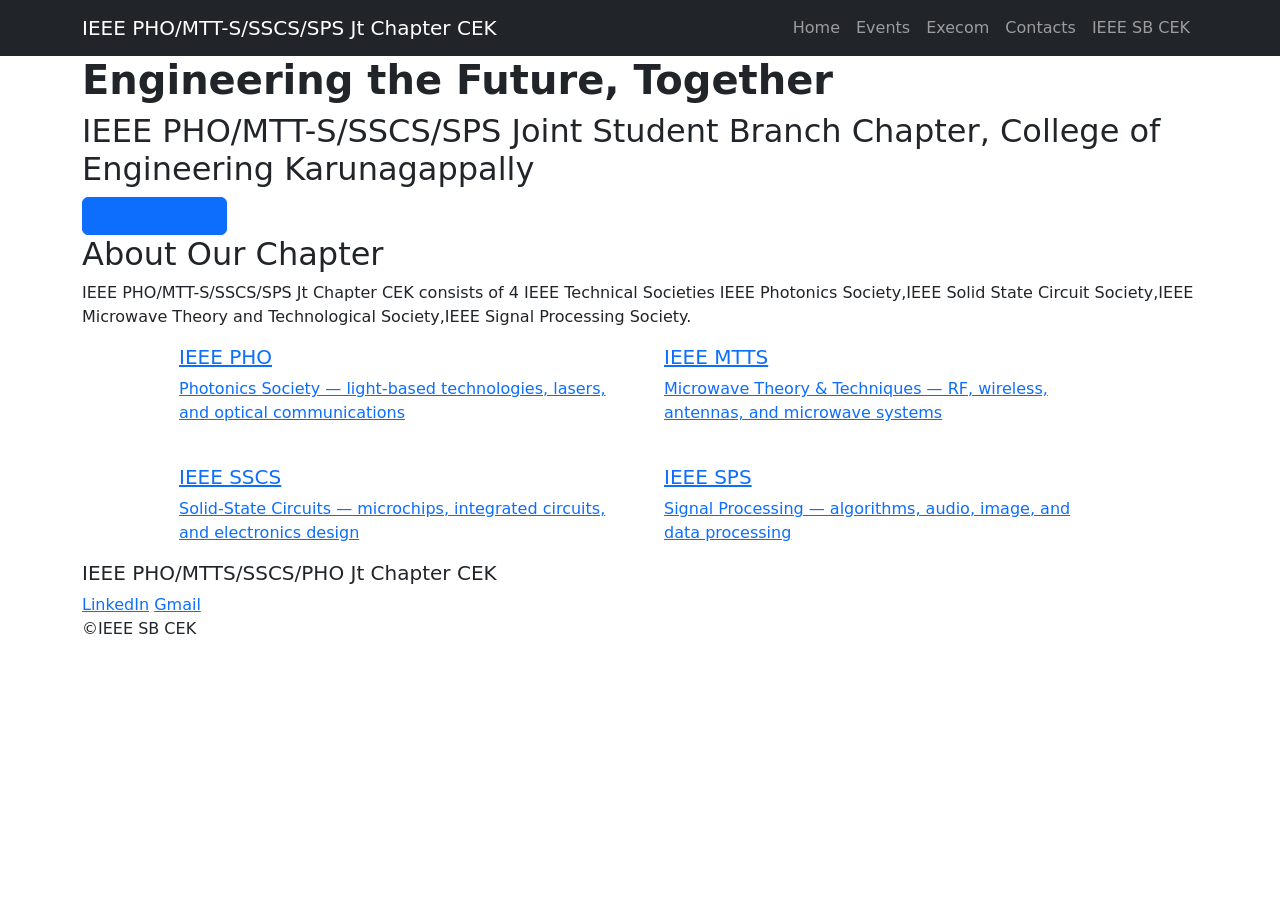
==== index.html @ a3c51e79 "Initial commit" ====
<!DOCTYPE HTML>
<html lang="en">
    <head>
        <meta charset="UTF-8">
        <meta name = "viewport" content="width = device-width,initial-scale=1.0">
        <title>IEEE PHO/MTT-S/SSCS/SPS Jt Chapter CEK</title>
        <link href="https://cdn.jsdelivr.net/npm/bootstrap@5.3.3/dist/css/bootstrap.min.css" rel="stylesheet">
        <link rel="preconnect" href="https://fonts.googleapis.com">
        <link rel="preconnect" href="https://fonts.gstatic.com" crossorigin>
        <link href="https://fonts.googleapis.com/css2?family=Orbitron:wght@400..900&display=swap" rel="stylesheet">
        <link rel="preconnect" href="https://fonts.googleapis.com">
        <link rel="preconnect" href="https://fonts.gstatic.com" crossorigin>
        <link href="https://fonts.googleapis.com/css2?family=Orbitron:wght@400..900&family=Poppins:ital,wght@0,100;0,200;0,300;0,400;0,500;0,600;0,700;0,800;0,900;1,100;1,200;1,300;1,400;1,500;1,600;1,700;1,800;1,900&display=swap" rel="stylesheet">
        <link rel="stylesheet" href="css/style.css">
    </head>
    <body>
        <nav class="navbar navbar-expand-lg navbar-dark bg-dark">
                <div class="container">
                <a class="navbar-brand" href="index.html">IEEE PHO/MTT-S/SSCS/SPS Jt Chapter CEK</a>
                <button class ="navbar-toggler" type="button" data-bs-toggle="collapse" data-bs-target="#navMenu">
                    <span class="navbar-toggler-icon">
                    </span>
                </button>
                <div class="collapse navbar-collapse" id="navMenu">
                <ul class="navbar-nav ms-auto">
                <li class="nav-item">
                <a class="nav-link" href="index.html">
                Home
                </a>
                </li>
                <li class="nav-item">
                <a class="nav-link" href="events.html">
                Events
                </a>
                </li>
                <li class="nav-item">
                <a class="nav-link" href="execom.html">
                Execom
                </a>
                </li>
                <li class="nav-item">
                <a class="nav-link" href="contacts.html">
                Contacts
                </a>
                </li>
                <li class="nav-item">
                <a class="nav-link" href="https://ieeesbcek.org" target="_blank">
                IEEE SB CEK
                </a>
                </li>
                </ul>
                </div>
                </div>
        </nav>
    <div class="hero">
    <div class="container">
        <h1><b>Engineering the Future, Together</b></h1>
        <h2>IEEE PHO/MTT-S/SSCS/SPS Joint Student Branch Chapter, College of Engineering Karunagappally</h2>
        <button class="btn btn-primary"><a href="events.html">Explore Events</a></button>
    </div>
    </div>
    <section class="sec">
        <div class="container">
        <h2>About Our Chapter</h2>
        <p>IEEE PHO/MTT-S/SSCS/SPS Jt Chapter CEK consists of 4 IEEE Technical Societies IEEE Photonics Society,IEEE Solid State Circuit Society,IEEE Microwave Theory and Technological Society,IEEE Signal Processing Society.</p>
        <div class="row gy-4 gx-5 justify-content-center">
        <div class="col-md-5">
        <a href="https://ieeephotonics.org/" target="_blank">
        <div class="society-card">
            <h5>IEEE PHO</h5>
            <p>Photonics Society — light-based technologies, lasers, and optical communications</p>
        </div>
        </a>
        </div>
        <div class="col-md-5">
        <a href="https://mtt.org/" target="_blank">
        <div class="society-card">
            <h5>IEEE MTTS</h5>
            <p>Microwave Theory & Techniques — RF, wireless, antennas, and microwave systems</p>
        </div>
        </a>
        </div>
         <div class="col-md-5">
        <a href="https://sscs.ieee.org/" target="_blank">
        <div class="society-card">
            <h5>IEEE SSCS</h5>
            <p>Solid-State Circuits — microchips, integrated circuits, and electronics design</p>
        </div>
        </a>
        </div>
        <div class="col-md-5">
        <a href="https://signalprocessingsociety.org/" target="_blank">
        <div class="society-card">
            <h5>IEEE SPS</h5>
            <p>Signal Processing — algorithms, audio, image, and data processing</p>
        </div>
        </a>
        </div>
        </div>
        </div>
    </section>
    <footer class="footer">
        <div class="container">
            <h5>IEEE PHO/MTTS/SSCS/PHO Jt Chapter CEK</h5>
            <a href = "https://www.linkedin.com/company/ieee-pho-mtt-s-sscs-sps-jt-chapter-cek/">LinkedIn</a>
            <a href="mailto:ieeesbcek2000@gmail.com">Gmail</a>
            <p>&copy;IEEE SB CEK</p>
        </div>
    </footer>
    </body>
    <script src="https://cdn.jsdelivr.net/npm/bootstrap@5.3.3/dist/js/bootstrap.bundle.min.js"></script>
    </body>
</html>
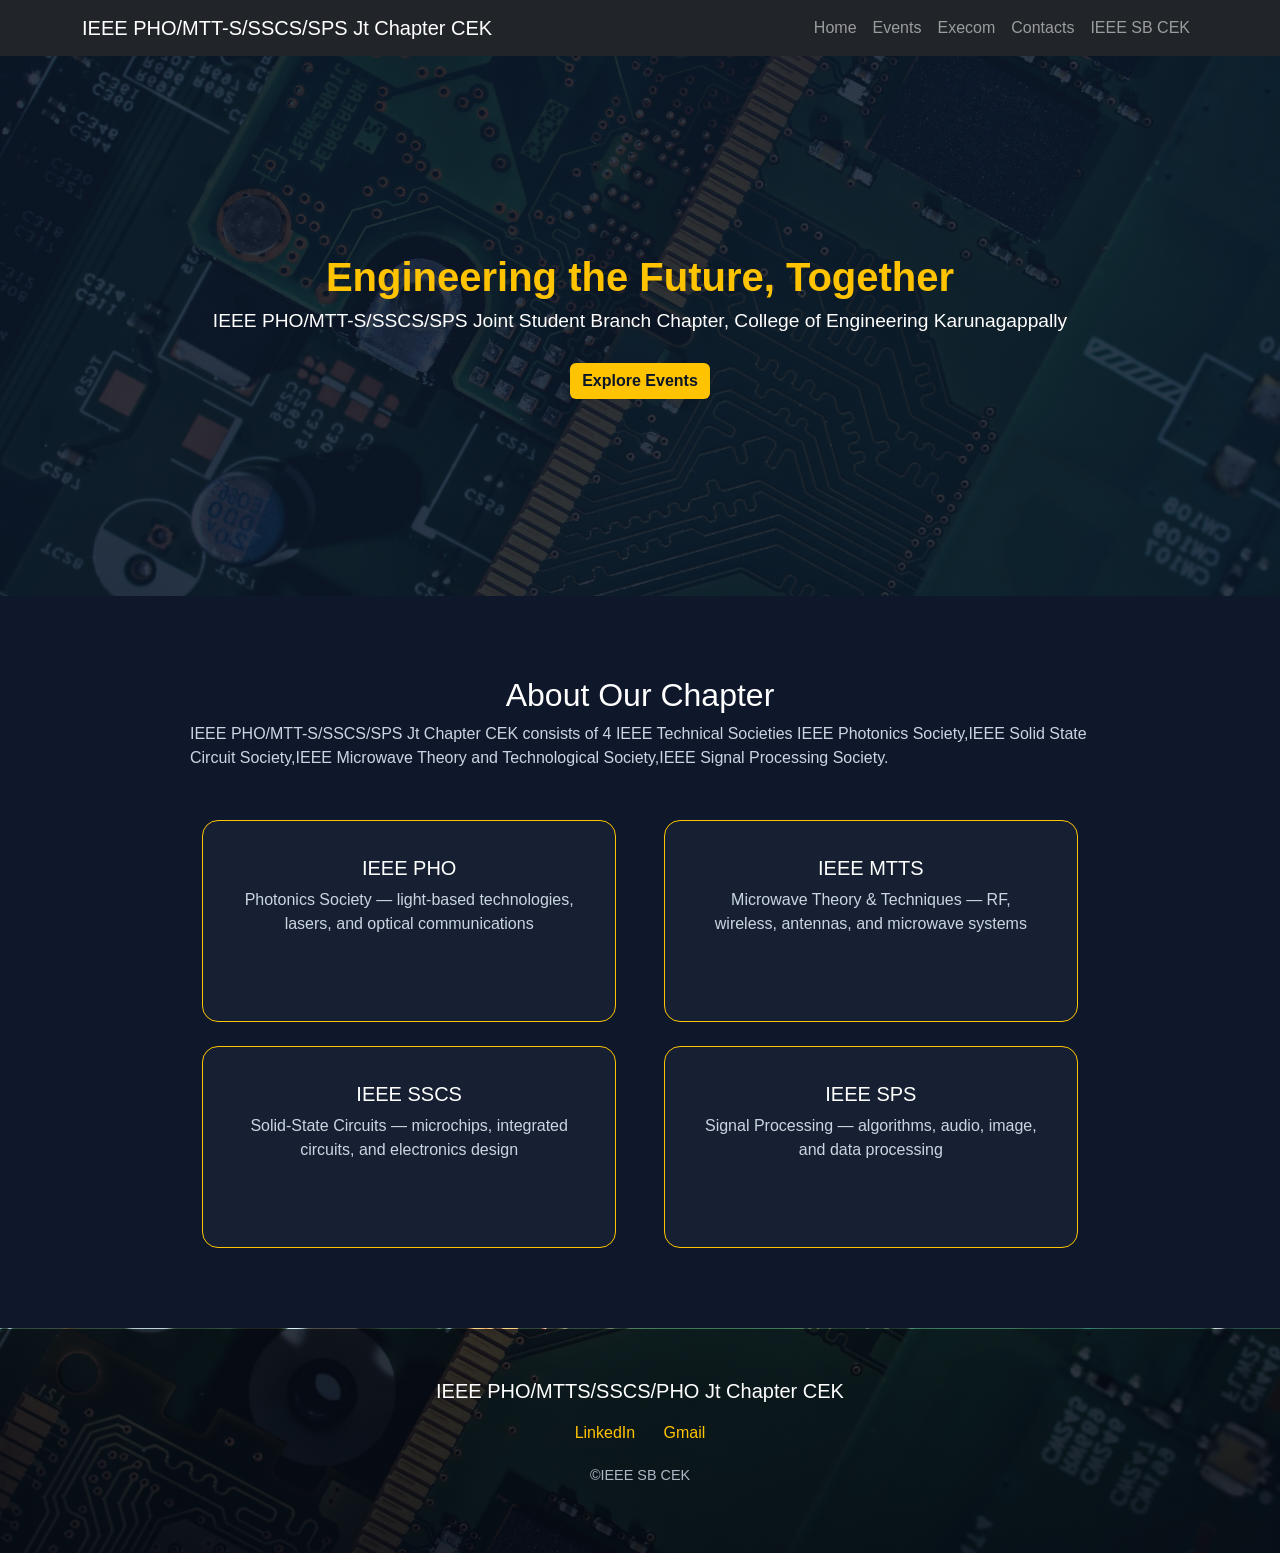
==== commit 5d3a083f: "fix mobile overflow" ====
--- a/index.html
+++ b/index.html
@@ -2,7 +2,7 @@
 <html lang="en">
     <head>
         <meta charset="UTF-8">
-        <meta name = "viewport" content="width = device-width,initial-scale=1.0">
+        <meta name="viewport" content="width=device-width, initial-scale=1.0, user-scalable=no">
         <title>IEEE PHO/MTT-S/SSCS/SPS Jt Chapter CEK</title>
         <link href="https://cdn.jsdelivr.net/npm/bootstrap@5.3.3/dist/css/bootstrap.min.css" rel="stylesheet">
         <link rel="preconnect" href="https://fonts.googleapis.com">
--- a/css/style.css
+++ b/css/style.css
@@ -0,0 +1,358 @@
+html, body {
+    font-family: "Poppins", sans-serif;
+    overflow-x: hidden;
+    max-width: 100%;
+}
+.hero {
+    background-color: #0a1628;
+    background-image:
+        linear-gradient(rgba(10, 22, 40, 0.85), rgba(10, 22, 40, 0.85)),
+        url("../assets/hero-bg.jpg");
+    background-size: cover;
+    background-position: center;
+    color: #ffffff;
+    padding: 80px 0;
+    text-align: center;
+    min-height: 60vh;
+    display: flex;
+    align-items: center;
+}
+.hero h1 {
+    font-size: 2.5rem;
+    color: #FFC300;
+}
+
+.hero h2 {
+    font-size: 1.2rem;
+    font-weight: 400;
+    color: #ffffff;
+    margin-bottom: 30px;
+}
+.hero .btn{
+    background-color:#FFC300;
+    color: #0a1628;
+    border: none;
+    font-weight:600;
+
+}
+.hero a{
+    text-decoration: none;
+    color: inherit;
+}
+.sec{
+    background:#0f172a;  
+    color:white;
+    padding:80px 0;
+}
+.sec h2{
+    text-align:center;
+}
+.sec p{
+    color:#cbd5e1;
+    max-width:900px;
+    margin:0 auto 50px;
+}
+.sec h5{
+    text-align:center;
+}
+.sec .col-md-5:hover {
+    transform: translateY(-10px);
+    box-shadow: 0 10px 30px rgba(255, 195, 0, 0.3);
+}
+.footer {
+    background:
+    linear-gradient(
+rgba(5,10,20,.82),rgba(5,10,20,.90)
+    ),
+    url("../assets/hero-bg.jpg");
+    background-size: cover;
+    background-position: bottom center;
+    background-repeat: no-repeat;
+
+    border-top: 1px solid rgba(255, 255, 255, 0.08);
+
+    padding: 50px 0;
+
+    color: #ffffff;
+    text-align: center;
+}
+
+.footer h5 {
+    font-family: "Orbitron", sans-serif;
+    color: #ffffff;
+    margin-bottom: 18px;
+}
+
+.footer a {
+    color: #FFC300;
+    text-decoration: none;
+    margin: 0 12px;
+    font-weight: 500;
+    transition: color 0.3s ease;
+}
+
+.footer a:hover {
+    color: #ffd84d;
+}
+
+.footer p {
+    margin-top: 20px;
+    color: #b0b8c5;
+    font-size: 0.9rem;
+}
+h1, h2, h3, h4, h5 {
+    font-family: "Orbitron", sans-serif;
+}
+.sec .container {
+    padding: 0 40px;
+}
+.society-card{
+    background:#162032;
+    border:1px solid #FFC300;
+    border-radius:16px;
+    color:white;
+    text-align:center;
+    padding:35px;
+    transition:.35s;
+}
+.society-card:hover{
+    transform:translateY(-8px);
+
+    border-color:#ffd84d;
+
+    box-shadow:0 15px 40px rgba(255,195,0,.2);
+}
+.sec a {
+    text-decoration: none;
+    color: inherit;
+}
+
+.page-header {
+    background-color: #0a1628;
+    color: #ffffff;
+    padding: 60px 0;
+    text-align: center;
+}
+.events-section {
+    background-color: #0d1f3c;
+    padding: 60px 0;
+}
+
+.events-section .card {
+    background-color: #0a1628;
+    border: 1px solid #FFC300;
+    border-radius: 12px;
+    height: 100%;
+    transition: all 0.3s ease;
+}
+
+.events-section .card-title {
+    color: #FFC300;
+    font-family: "Orbitron", sans-serif;
+}
+
+.events-section .card-text {
+    color: #ffffff;
+    font-size: 0.9rem;
+}
+
+.events-section .card:hover {
+    background-color: #FFC300;
+    border-color: #FFC300;
+}
+
+.events-section .card:hover .card-title {
+    color: #0a1628;
+}
+
+.events-section .card:hover .card-text {
+    color: #0a1628;
+}
+.events-section .card:hover {
+    background-color: #FFC300;
+    border-color: #FFC300;
+    transform: translateY(-8px);
+    box-shadow: 0 10px 25px rgba(255, 195, 0, 0.3);
+}
+.events-section .card:hover .badge {
+    background-color: #0a1628 !important;
+    color: #FFC300;
+}
+@keyframes gridFlow {
+    0% { background-position: 0 0; }
+    100% { background-position: 40px 40px; }
+}
+.events-section {
+    background: transparent;
+    padding: 60px 0;
+}
+
+.page-header {
+    background: transparent;
+    color: #ffffff;
+    padding: 60px 0;
+    text-align: center;
+}
+
+.footer.no-bg {
+    background: transparent;
+    border-top: 1px solid rgba(255, 195, 0, 0.1);
+}
+.events-wrapper {
+    background-color: #0a1628;
+    background-image: 
+        linear-gradient(rgba(255, 195, 0, 0.05) 1px, transparent 1px),
+        linear-gradient(90deg, rgba(255, 195, 0, 0.05) 1px, transparent 1px);
+    background-size: 40px 40px;
+    animation: gridFlow 3s linear infinite;
+}
+.execom-section h5 {
+    color: #FFC300;
+}
+
+.execom-section p {
+    color: #cbd5e1;
+    font-size: 0.9rem;
+}
+.execom-section {
+    background-color: #0a1628;
+    padding: 60px 0;
+    color: white;
+}
+
+.execom-card {
+    background-color: #0d1f3c;
+    border-radius: 12px;
+    overflow: hidden;
+    border-top: 4px solid #FFC300;
+    transition: transform 0.3s ease;
+}
+
+.execom-card img {
+    width: 100%;
+    height: 290px;
+    object-fit: cover;
+    object-position: top;
+}
+
+.execom-info {
+    padding: 15px;
+    text-align: center;
+}
+
+.execom-info h5 {
+    color: #FFC300;
+    margin-bottom: 5px;
+}
+
+.execom-info p {
+    color: #cbd5e1;
+    font-size: 0.85rem;
+    margin: 0;
+}
+
+.execom-card:hover {
+    transform: translateY(-8px);
+    box-shadow: 0 15px 40px rgba(255, 195, 0, 0.2);
+}
+.execom-wrapper {
+    background-color: #0a1628;
+}
+.contact-section {
+    background-color: #0a1628;
+    padding: 60px 0;
+    color: #ffffff;
+}
+
+.contact-section label {
+    color: #FFC300;
+    font-weight: 500;
+    margin-top: 15px;
+}
+
+.contact-section .form-control {
+    background-color: #0d1f3c;
+    border: 1px solid #FFC300;
+    color: #ffffff;
+    border-radius: 8px;
+}
+
+.contact-section .form-control:focus {
+    background-color: #0d1f3c;
+    border-color: #ffd84d;
+    color: #ffffff;
+    box-shadow: 0 0 0 0.2rem rgba(255, 195, 0, 0.25);
+}
+
+.contact-section .form-control::placeholder {
+    color: #6b7a99;
+}
+
+.contact-section .btn {
+    background-color: #FFC300;
+    color: #0a1628;
+    border: none;
+    font-weight: 600;
+    width: 100%;
+    padding: 12px;
+}
+
+.contact-section .btn:hover {
+    background-color: #ffd84d;
+}
+
+.contact-section h2 {
+    color: #FFC300;
+    margin-bottom: 25px;
+}
+
+.contact-section h3 {
+    color: #ffffff;
+    font-size: 1rem;
+    margin-top: 20px;
+    margin-bottom: 10px;
+}
+
+.contact-section h4 {
+    color: #FFC300;
+    font-size: 0.9rem;
+    margin-top: 15px;
+}
+
+.contact-section p, .contact-section a {
+    color: #cbd5e1;
+    font-size: 0.9rem;
+    text-decoration: none;
+}
+
+.contact-section a:hover {
+    color: #FFC300;
+}
+.contact-wrapper {
+    background-color: #0a1628;
+    background-image: 
+        linear-gradient(rgba(255, 195, 0, 0.05) 1px, transparent 1px),
+        linear-gradient(90deg, rgba(255, 195, 0, 0.05) 1px, transparent 1px);
+    background-size: 40px 40px;
+    animation: gridFlow 3s linear infinite;
+}
+
+.contact-section {
+    background: transparent;
+    padding: 60px 0;
+    color: #ffffff;
+}
+.contact-section .col-md-6:last-child {
+    text-align: center;
+}
+.contact-section .row {
+    align-items: center;
+}
+@media (max-width:768px){
+.hero h1{
+    font-size:1.6rem;
+}
+.hero h2{
+    font-size:1rem;
+}
+}
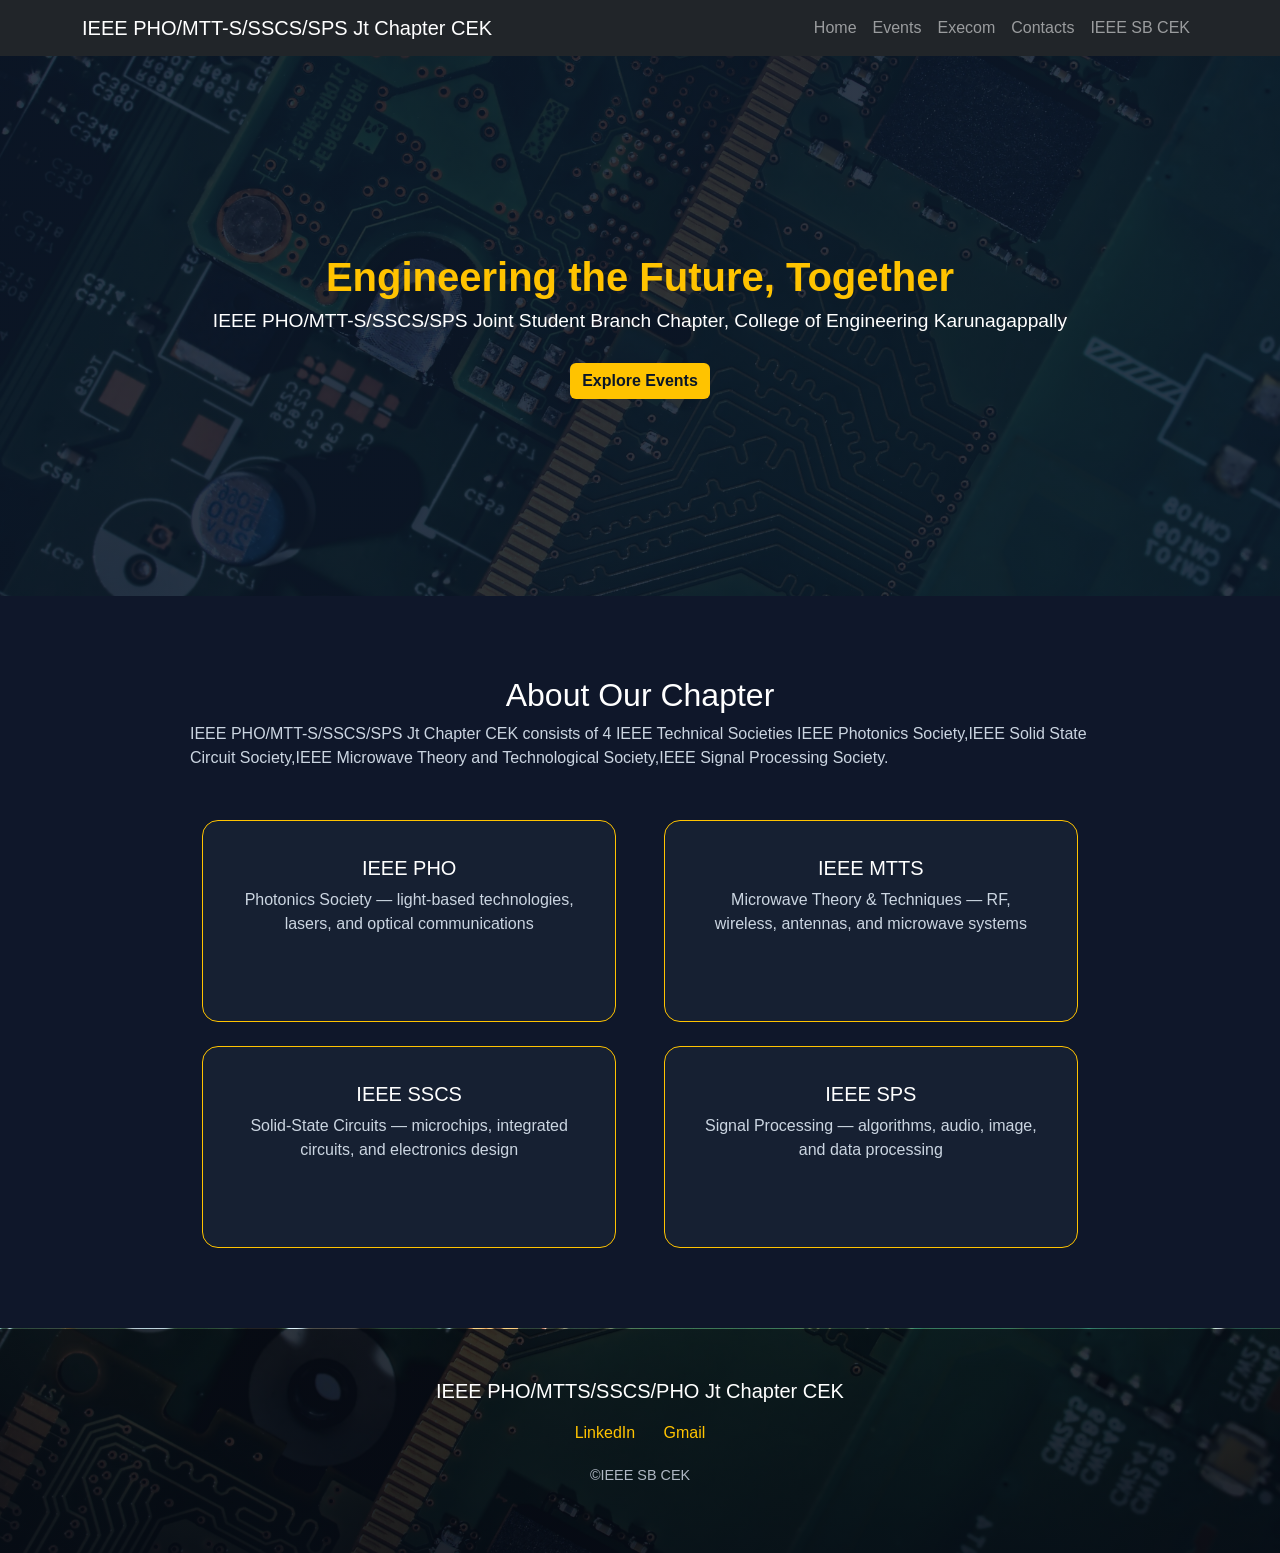
==== commit 6e14b750: "fix mobile overflow" ====
--- a/index.html
+++ b/index.html
@@ -12,6 +12,7 @@
         <link rel="preconnect" href="https://fonts.gstatic.com" crossorigin>
         <link href="https://fonts.googleapis.com/css2?family=Orbitron:wght@400..900&family=Poppins:ital,wght@0,100;0,200;0,300;0,400;0,500;0,600;0,700;0,800;0,900;1,100;1,200;1,300;1,400;1,500;1,600;1,700;1,800;1,900&display=swap" rel="stylesheet">
         <link rel="stylesheet" href="css/style.css">
+        <link href="https://unpkg.com/aos@2.3.4/dist/aos.css" rel="stylesheet">
     </head>
     <body>
         <nav class="navbar navbar-expand-lg navbar-dark bg-dark">
@@ -53,10 +54,18 @@
                 </div>
         </nav>
     <div class="hero">
-    <div class="container">
-        <h1><b>Engineering the Future, Together</b></h1>
-        <h2>IEEE PHO/MTT-S/SSCS/SPS Joint Student Branch Chapter, College of Engineering Karunagappally</h2>
-        <button class="btn btn-primary"><a href="events.html">Explore Events</a></button>
+       <div class="container">
+        <h1 data-aos="zoom-in"><b>Engineering the Future, Together</b></h1>
+
+        <h2 data-aos="fade-up" data-aos-delay="200">
+            IEEE PHO/MTT-S/SSCS/SPS Joint Student Branch Chapter, College of Engineering Karunagappally
+        </h2>
+
+        <button class="btn btn-primary"
+                data-aos="fade-up"
+                data-aos-delay="400">
+            <a href="events.html">Explore Events</a>
+        </button>
     </div>
     </div>
     <section class="sec">
@@ -64,7 +73,9 @@
         <h2>About Our Chapter</h2>
         <p>IEEE PHO/MTT-S/SSCS/SPS Jt Chapter CEK consists of 4 IEEE Technical Societies IEEE Photonics Society,IEEE Solid State Circuit Society,IEEE Microwave Theory and Technological Society,IEEE Signal Processing Society.</p>
         <div class="row gy-4 gx-5 justify-content-center">
-        <div class="col-md-5">
+        <div class="col-md-5"
+           data-aos="fade-up"
+           data-aos-delay="100">
         <a href="https://ieeephotonics.org/" target="_blank">
         <div class="society-card">
             <h5>IEEE PHO</h5>
@@ -72,7 +83,9 @@
         </div>
         </a>
         </div>
-        <div class="col-md-5">
+        <div class="col-md-5"
+         data-aos="fade-up"
+         data-aos-delay="200">
         <a href="https://mtt.org/" target="_blank">
         <div class="society-card">
             <h5>IEEE MTTS</h5>
@@ -80,7 +93,9 @@
         </div>
         </a>
         </div>
-         <div class="col-md-5">
+        <div class="col-md-5"
+        data-aos="fade-up"
+        data-aos-delay="300">
         <a href="https://sscs.ieee.org/" target="_blank">
         <div class="society-card">
             <h5>IEEE SSCS</h5>
@@ -88,7 +103,9 @@
         </div>
         </a>
         </div>
-        <div class="col-md-5">
+        <div class="col-md-5"
+         data-aos="fade-up"
+         data-aos-delay="200">
         <a href="https://signalprocessingsociety.org/" target="_blank">
         <div class="society-card">
             <h5>IEEE SPS</h5>
@@ -109,5 +126,7 @@
     </footer>
     </body>
     <script src="https://cdn.jsdelivr.net/npm/bootstrap@5.3.3/dist/js/bootstrap.bundle.min.js"></script>
+    <script src="https://unpkg.com/aos@2.3.4/dist/aos.js"></script>
+    <script src="js/script.js"></script>
     </body>
 </html>
--- a/css/style.css
+++ b/css/style.css
@@ -349,10 +349,17 @@
     align-items: center;
 }
 @media (max-width:768px){
+    .hero{
+        min-height: 40vh;
+        padding:60px 0;
+    }
 .hero h1{
     font-size:1.6rem;
 }
 .hero h2{
     font-size:1rem;
 }
+.navbar-brand{
+    font-size:0.75rem;
+}
 }
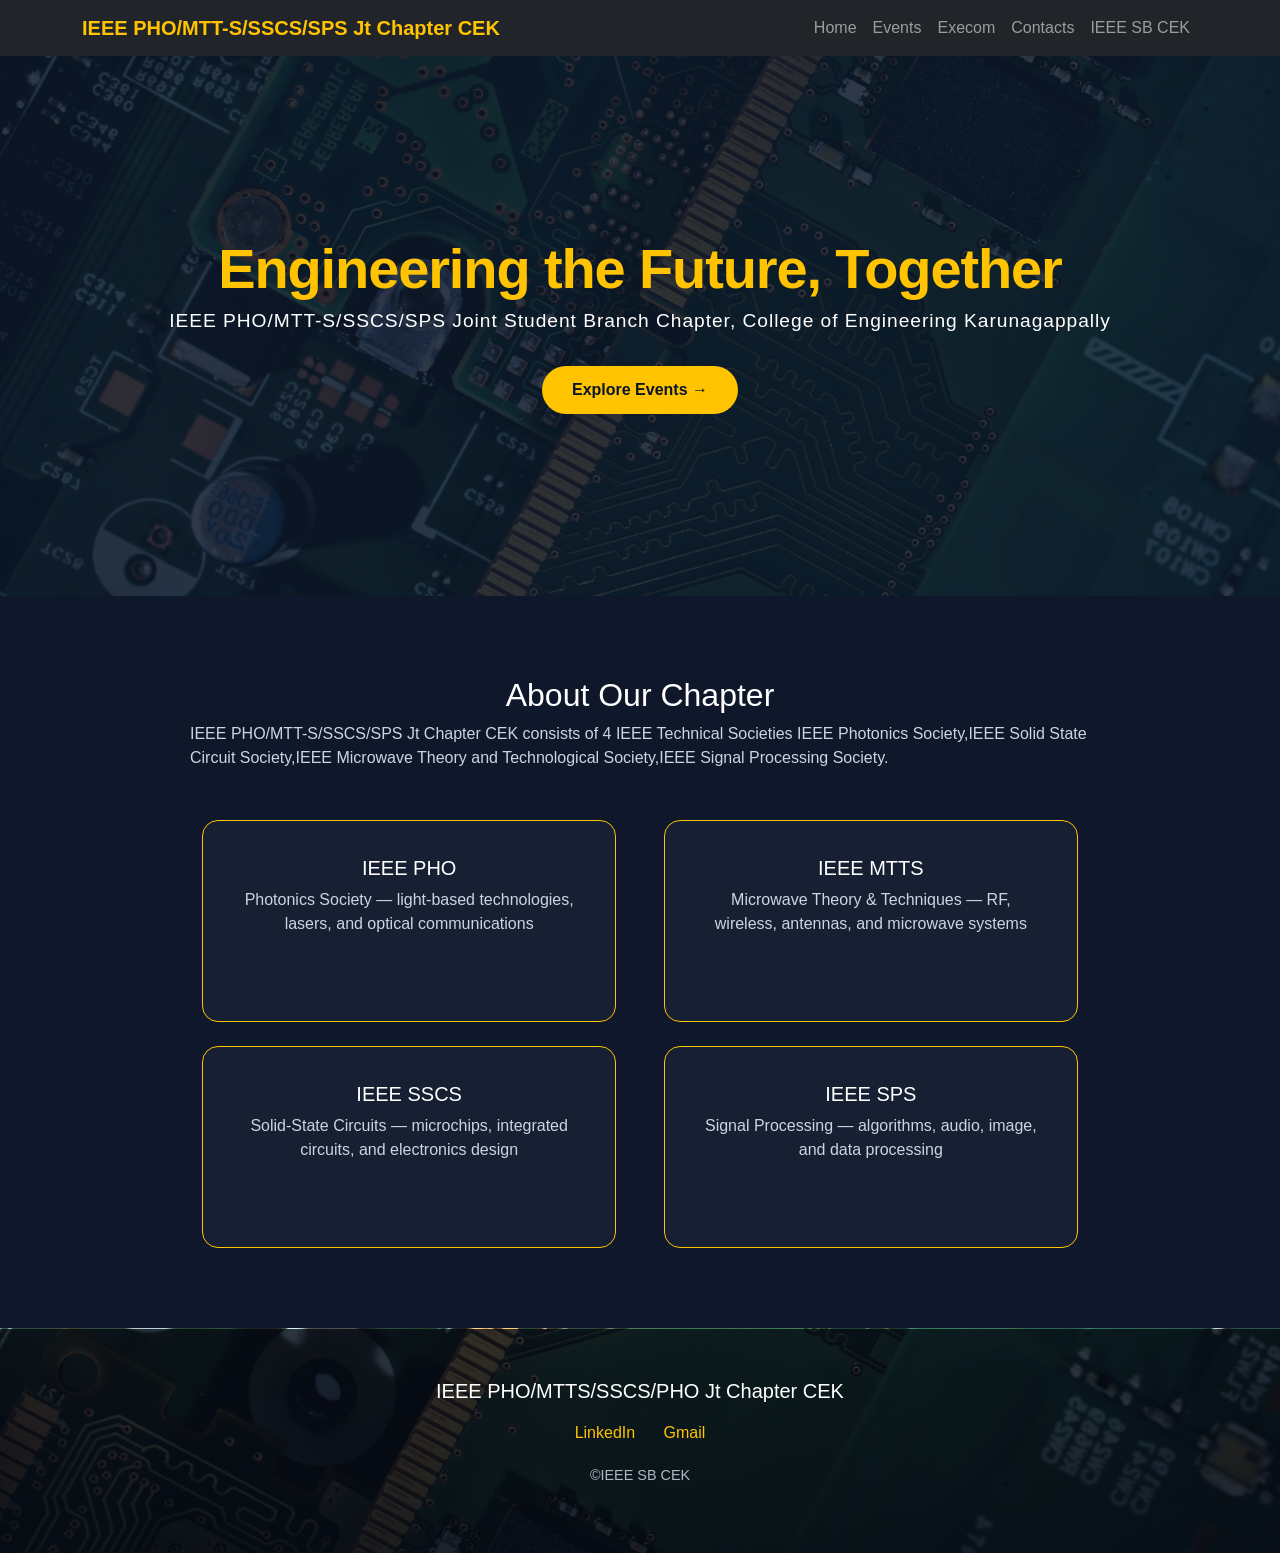
==== commit 2a686e28: "fix mobile overflow" ====
--- a/index.html
+++ b/index.html
@@ -57,14 +57,12 @@
        <div class="container">
         <h1 data-aos="zoom-in"><b>Engineering the Future, Together</b></h1>
 
-        <h2 data-aos="fade-up" data-aos-delay="200">
-            IEEE PHO/MTT-S/SSCS/SPS Joint Student Branch Chapter, College of Engineering Karunagappally
-        </h2>
+        <p class="hero-sub" data-aos="fade-up" data-aos-delay="200">IEEE PHO/MTT-S/SSCS/SPS Joint Student Branch Chapter, College of Engineering Karunagappally</p>
 
         <button class="btn btn-primary"
                 data-aos="fade-up"
                 data-aos-delay="400">
-            <a href="events.html">Explore Events</a>
+            <a href="events.html">Explore Events &rarr;</a>
         </button>
     </div>
     </div>
@@ -124,7 +122,6 @@
             <p>&copy;IEEE SB CEK</p>
         </div>
     </footer>
-    </body>
     <script src="https://cdn.jsdelivr.net/npm/bootstrap@5.3.3/dist/js/bootstrap.bundle.min.js"></script>
     <script src="https://unpkg.com/aos@2.3.4/dist/aos.js"></script>
     <script src="js/script.js"></script>
--- a/css/style.css
+++ b/css/style.css
@@ -18,7 +18,10 @@
     align-items: center;
 }
 .hero h1 {
-    font-size: 2.5rem;
+    font-size: 3.5rem;
+    font-weight: 900;
+    letter-spacing: -0.02em;
+    line-height: 1.1;
     color: #FFC300;
 }
 
@@ -38,6 +41,54 @@
 .hero a{
     text-decoration: none;
     color: inherit;
+}
+.hero-sub {
+    font-size: 1rem;
+    font-weight: 300;
+    color: rgba(255,255,255,0.7);
+    letter-spacing: 0.05em;
+    margin-bottom: 30px;
+    font-family: "Poppins", sans-serif;
+}
+@keyframes pulse {
+    0% { box-shadow: 0 0 0 0 rgba(255, 195, 0, 0.6); }
+    70% { box-shadow: 0 0 0 15px rgba(255, 195, 0, 0); }
+    100% { box-shadow: 0 0 0 0 rgba(255, 195, 0, 0); }
+}
+
+.hero .btn:hover {
+    transform: translateY(-3px);
+    box-shadow: 0 8px 25px rgba(255, 195, 0, 0.5);
+    background-color: #ffd84d;
+}
+.hero .btn {
+    background-color: #FFC300;
+    color: #0a1628;
+    border: none;
+    font-weight: 600;
+    animation: pulse 2s infinite;
+    border-radius: 50px;
+    padding: 12px 30px;
+    position: relative;
+    overflow: hidden;
+    transition: all 0.3s ease;
+}
+.ripple {
+    position: absolute;
+    background: rgba(255, 255, 255, 0.4);
+    border-radius: 50%;
+    width: 100px;
+    height: 100px;
+    transform: translate(-50%, -50%) scale(0);
+    animation: rippleEffect 0.6s linear;
+    pointer-events: none;
+}
+
+@keyframes rippleEffect {
+    to {
+        transform: translate(-50%, -50%) scale(4);
+        opacity: 0;
+    }
 }
 .sec{
     background:#0f172a;  
@@ -215,11 +266,10 @@
     font-size: 0.9rem;
 }
 .execom-section {
-    background-color: #0a1628;
+    background: transparent;
     padding: 60px 0;
     color: white;
 }
-
 .execom-card {
     background-color: #0d1f3c;
     border-radius: 12px;
@@ -257,6 +307,8 @@
 }
 .execom-wrapper {
     background-color: #0a1628;
+    background-image: radial-gradient(rgba(255, 195, 0, 0.15) 1px, transparent 1px);
+    background-size: 24px 24px;
 }
 .contact-section {
     background-color: #0a1628;
@@ -362,4 +414,16 @@
 .navbar-brand{
     font-size:0.75rem;
 }
+}
+.navbar-brand {
+    font-family: "Poppins", sans-serif;
+    font-weight: 600;
+    color: #FFC300 !important;
+}
+.hero-sub {
+    font-size: 1.2rem;
+    font-weight: 400;
+    color: #ffffff;
+    margin-bottom: 30px;
+    font-family: "Poppins", sans-serif;
 }
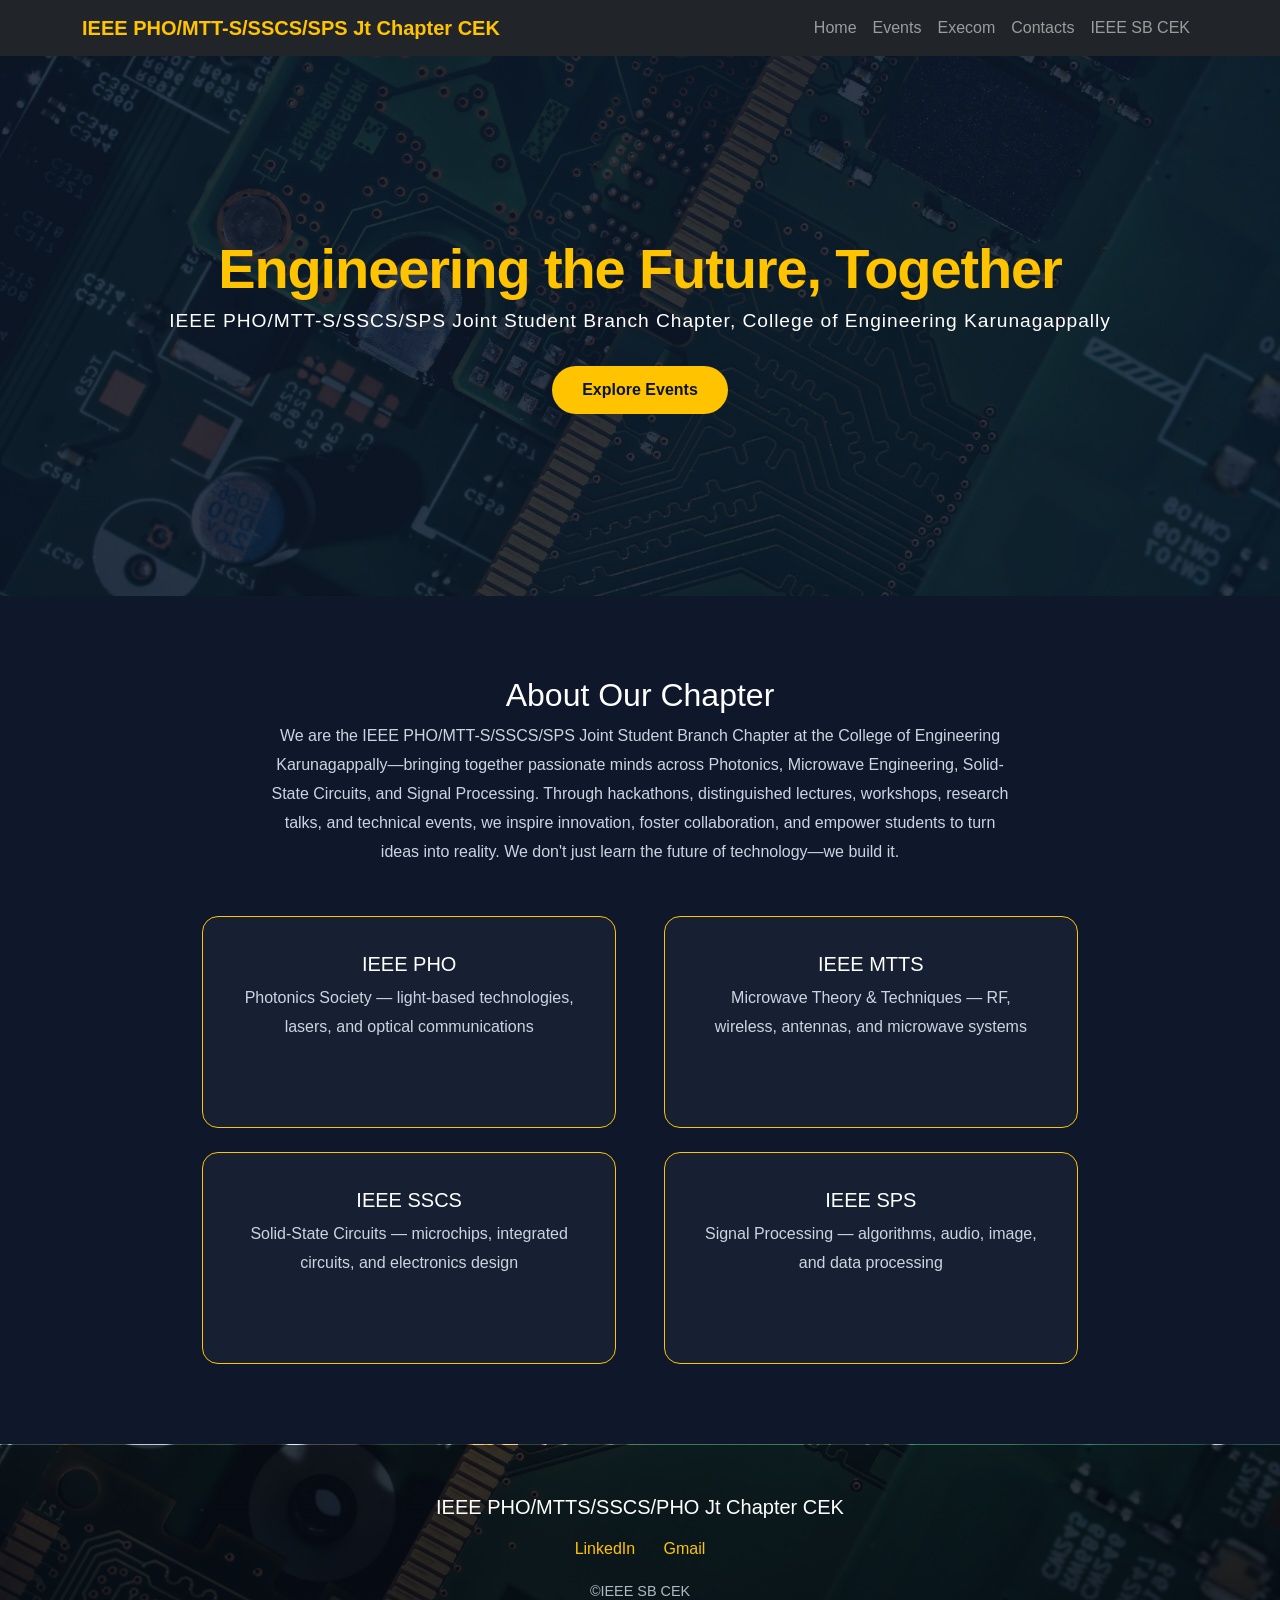
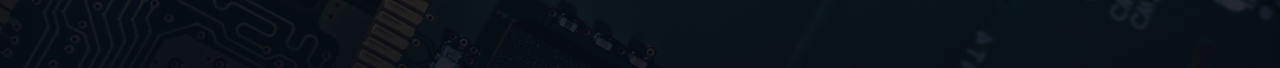
==== commit e5416877: "fix mobile overflow" ====
--- a/index.html
+++ b/index.html
@@ -62,14 +62,14 @@
         <button class="btn btn-primary"
                 data-aos="fade-up"
                 data-aos-delay="400">
-            <a href="events.html">Explore Events &rarr;</a>
+            <a href="events.html">Explore Events</a>
         </button>
     </div>
     </div>
     <section class="sec">
         <div class="container">
-        <h2>About Our Chapter</h2>
-        <p>IEEE PHO/MTT-S/SSCS/SPS Jt Chapter CEK consists of 4 IEEE Technical Societies IEEE Photonics Society,IEEE Solid State Circuit Society,IEEE Microwave Theory and Technological Society,IEEE Signal Processing Society.</p>
+        <h2 data-aos="zoom-in">About Our Chapter</h2>
+        <p data-aos="zoom-out">We are the IEEE PHO/MTT-S/SSCS/SPS Joint Student Branch Chapter at the College of Engineering Karunagappally—bringing together passionate minds across Photonics, Microwave Engineering, Solid-State Circuits, and Signal Processing. Through hackathons, distinguished lectures, workshops, research talks, and technical events, we inspire innovation, foster collaboration, and empower students to turn ideas into reality. We don't just learn the future of technology—we build it.</p>
         <div class="row gy-4 gx-5 justify-content-center">
         <div class="col-md-5"
            data-aos="fade-up"
--- a/css/style.css
+++ b/css/style.css
@@ -98,10 +98,12 @@
 .sec h2{
     text-align:center;
 }
-.sec p{
-    color:#cbd5e1;
-    max-width:900px;
-    margin:0 auto 50px;
+.sec p {
+    color: #cbd5e1;
+    max-width: 750px;
+    margin: 0 auto 50px;
+    text-align: center;
+    line-height: 1.8;
 }
 .sec h5{
     text-align:center;
